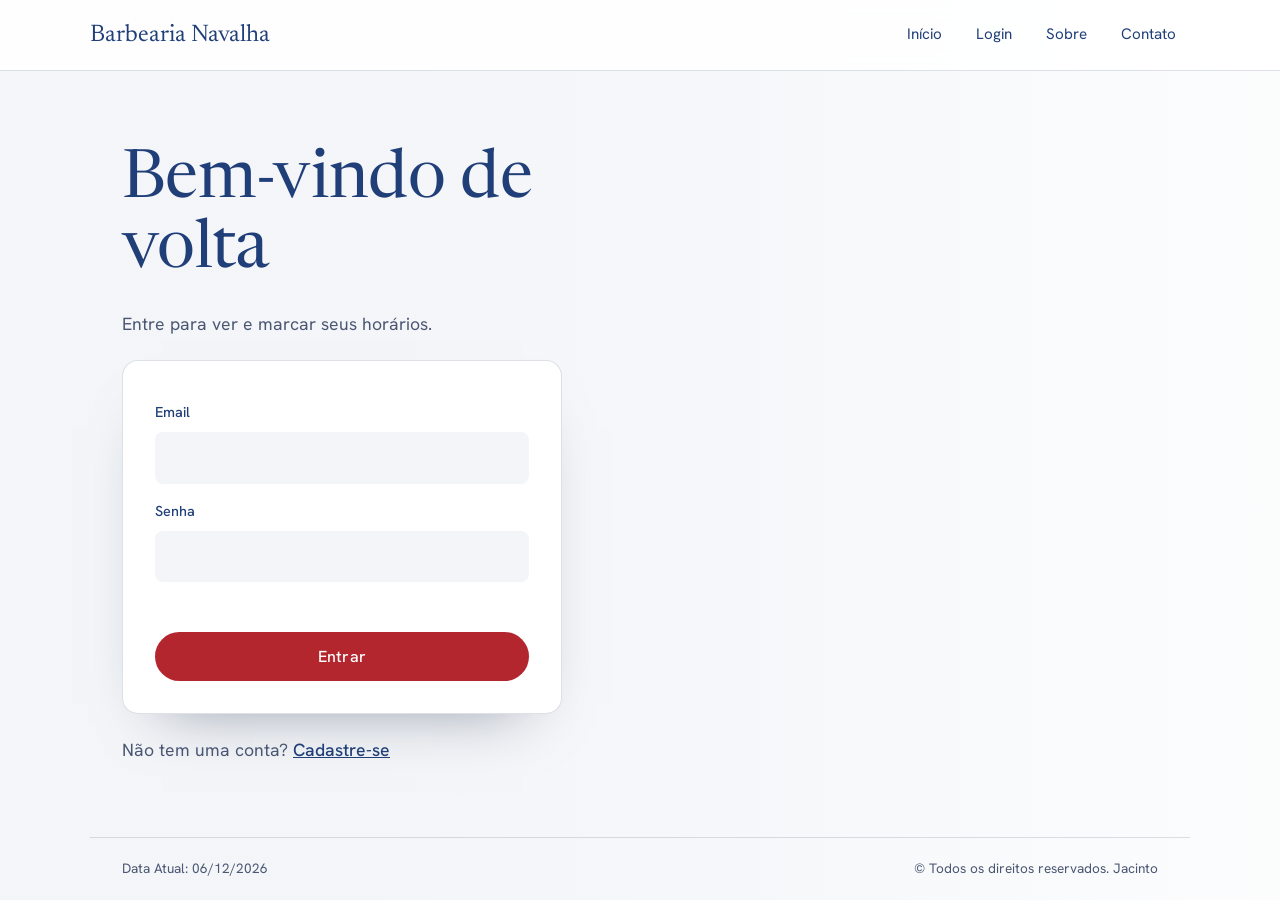
==== agendamento.html @ d28baeb1 "Add files via upload" ====
<!DOCTYPE html>
<html lang="pt-BR">
<head>
  <meta charset="UTF-8">
  <meta name="viewport" content="width=device-width, initial-scale=1.0">
  <link rel="preconnect" href="https://fonts.googleapis.com">
  <link rel="preconnect" href="https://fonts.gstatic.com" crossorigin>
  <link href="https://fonts.googleapis.com/css2?family=Hanken+Grotesk:wght@400;500;700&family=Newsreader:opsz,wght@6..72,400;6..72,500&display=swap" rel="stylesheet">
  <link rel="stylesheet" href="style.css">
  <title>Barbearia Navalha | Agendamento</title>
</head>
<body class="fundo-logado">
  <header>
    <nav>
      <a class="logo" href="index.html">Barbearia Navalha</a>
      <ul class="menu">
        <li><a href="index.html">Início</a></li>
        <li><a href="login.html">Login</a></li>
        <li class="tem-submenu">
          <a href="#" id="btn-sobre">Sobre</a>
          <ul class="menu-vertical" id="menu-vertical-sobre">
            <li class="tem-aba">
              <a href="#" class="item-aba" aria-expanded="false">Empresa</a>
              <div class="aba-lateral">
                <h3>Empresa</h3>
                <p>A Barbearia Navalha faz corte, barba e pintura com hora marcada, direto pelo site.</p>
                <p>Atendimento das 9h às 19h, com pausa para o almoço às 12h.</p>
              </div>
            </li>
            <li class="tem-aba">
              <a href="#" class="item-aba" aria-expanded="false">Clientes</a>
              <div class="aba-lateral">
                <h3>Clientes</h3>
                <p>Quem tem conta agenda online, escolhe o profissional e acompanha os próprios horários.</p>
                <p>Para tirar dúvidas sobre um agendamento, fale com a gente pelo telefone.</p>
              </div>
            </li>
          </ul>
        </li>
        <li class="tem-submenu">
          <a href="#" id="btn-contato">Contato</a>
          <ul class="menu-vertical" id="menu-vertical-contato">
            <li class="tem-aba">
              <a href="#" class="item-aba" aria-expanded="false">Telefones</a>
              <div class="aba-lateral aba-esq">
                <h3>Telefones</h3>
                <p><a href="tel:+5532999999999">(32) 99999-9999</a></p>
                <p>Ligue para marcar, remarcar ou cancelar.</p>
              </div>
            </li>
            <li><a href="mailto:contato@barbearianavalha.com">Email</a></li>
          </ul>
        </li>
      </ul>
    </nav>
  </header>
  <main>
    <h1>Olá, <span id="nome-usuario"></span></h1>
    <p>Escolha o serviço, o profissional e um horário disponível.</p>
    <div class="painel">
    <form id="form-agendamento" class="caixa">
      <label for="servico">Serviço</label>
      <select id="servico" required>
        <option value="">Selecione</option>
        <option>Corte - R$ 40</option>
        <option>Barba - R$ 30</option>
        <option>Corte + Barba - R$ 60</option>
        <option>Pintura - R$ 80</option>
      </select>
      <label for="profissional">Profissional</label>
      <select id="profissional" required>
        <option value="">Selecione</option>
        <option>Carlos</option>
        <option>Marcos</option>
        <option>Juliana</option>
      </select>
      <label for="data">Dia</label>
      <input type="date" id="data" required>
      <label for="horario">Horário</label>
      <select id="horario" required>
        <option value="">Escolha profissional e dia</option>
      </select>
      <p id="mensagem" class="mensagem" role="alert"></p>
      <button type="submit" class="botao">Confirmar agendamento</button>
    </form>

    <section class="caixa">
      <h2>Meus agendamentos</h2>
      <ul id="lista-agendamentos"></ul>
    </section>
    </div>
    <button type="button" class="botao" id="btn-sair">Sair</button>
  </main>
  <footer>
    <p>Data Atual: <span id="data-atual"></span></p>
    <p>&copy; Todos os direitos reservados. Jacinto</p>
  </footer>
  <script src="script.js"></script>
</body>
</html>
---- style.css ----
/* Paleta: azul-marinho, vermelho de poste de barbeiro e branco (com tons suaves) */
:root {
  --marinho: #203f79;
  --vermelho: #b3262e;
  --vermelho-escuro: #861b22;
  --branco: #ffffff;
  --nevoa: #f3f5f8;
  --linha: rgba(20, 35, 63, .14);
  --texto-suave: #4a5672;
  --serif: "Newsreader", Georgia, serif;
  --sans: "Hanken Grotesk", "Segoe UI", Arial, sans-serif;
}

* { box-sizing: border-box; margin: 0; padding: 0; }

/* ---------- BODY ---------- */
body {
  font-family: var(--sans);
  color: var(--marinho);
  line-height: 1.6;
  min-height: 100vh;
  display: flex;
  flex-direction: column;
}

.fundo-tema {
  background:
    linear-gradient(
      90deg,
      rgba(243, 245, 248, 0.96) 30%,
      rgba(243, 245, 248, 0.78) 55%,
      rgba(243, 245, 248, 0.25) 100%
    ),
    url("imagens/a.jpg") right center / cover no-repeat fixed;
}

.fundo-logado {
  background:
    url("imagens/fundo2.svg") right center / cover no-repeat fixed;

  color: var(--marinho);
}

/* ---------- HEADER ---------- */
header {
  position: fixed;
  top: 0; left: 0; right: 0;
  z-index: 10;
  background: rgba(255, 255, 255, .86);
  backdrop-filter: blur(8px);
  border-bottom: 1px solid var(--linha);
  padding: 0 32px;
}
header nav {
  display: flex;
  align-items: center;
  justify-content: space-between;
  flex-wrap: wrap;
  max-width: 1100px;
  margin: 0 auto;
}
.logo {
  font-family: var(--serif);
  font-size: 1.5rem;
  color: var(--marinho);
  text-decoration: none;
  padding: 16px 0;
}
.menu { list-style: none; display: flex; gap: 6px; }
.menu li { position: relative; }
.menu a {
  display: block;
  padding: 20px 14px;
  color: var(--marinho);
  font-size: .95rem;
  text-decoration: none;
  border-bottom: 2px solid transparent;
}
.menu a:hover { color: var(--vermelho); border-bottom-color: var(--vermelho); }
.menu a:active { color: var(--vermelho-escuro); }
.menu a:focus-visible { outline: 2px solid var(--vermelho); outline-offset: -4px; }

/* Submenus (abertos pelo JS com a classe "active") */
.menu-vertical {
  display: none;
  position: absolute;
  top: 100%; left: 0;
  min-width: 180px;
  list-style: none;
  background: var(--branco);
  border: 1px solid var(--linha);
  border-radius: 12px;
  padding: 6px;
  box-shadow: 0 18px 40px -22px rgba(20, 35, 63, .45);
}
.menu-vertical.active { display: block; }
.menu-vertical a { padding: 10px 14px; border-bottom: none; border-radius: 8px; }
.menu-vertical a:hover { background: var(--nevoa); }

/* Abinhas laterais: abrem ao lado do item clicado */
.aba-lateral {
  display: none;
  position: absolute;
  top: 0;
  left: calc(100% + 8px);
  width: 260px;
  background: var(--branco);
  border: 1px solid var(--linha);
  border-radius: 12px;
  padding: 16px 18px;
  box-shadow: 0 18px 40px -22px rgba(20, 35, 63, .45);
}
.aba-lateral.aba-esq { left: auto; right: calc(100% + 8px); }
.aba-lateral.active { display: block; }
.aba-lateral h3 { font-family: var(--serif); font-weight: 500; font-size: 1.2rem; margin-bottom: 6px; }
.aba-lateral p { font-size: .9rem; line-height: 1.5; color: var(--texto-suave); }
.aba-lateral p + p { margin-top: 8px; }
.menu .aba-lateral a {
  display: inline;
  padding: 0;
  border-bottom: 1px solid var(--vermelho);
  color: var(--marinho);
  font-weight: 500;
  font-size: 1.05rem;
}
.menu .aba-lateral a:hover { color: var(--vermelho); }
.item-aba[aria-expanded="true"] { background: var(--nevoa); }

/* ---------- MAIN ---------- */
main {
  flex: 1;
  width: 100%;
  max-width: 1100px;
  margin: 0 auto;
  padding: 130px 32px 56px;
  display: flex;
  flex-direction: column;
  justify-content: center;
  align-items: flex-start;
  gap: 22px;
}
main > p { max-width: 46ch; font-size: 1.1rem; color: var(--texto-suave); }
h1 {
  font-family: var(--serif);
  font-weight: 400;
  font-size: clamp(2.4rem, 5.5vw, 4.2rem);
  line-height: 1.05;
  letter-spacing: -.01em;
  max-width: 14ch;
}
h2 { font-family: var(--serif); font-weight: 500; font-size: 1.6rem; margin-bottom: 8px; }
.link { color: var(--marinho); font-weight: 500; }
.link:hover { color: var(--vermelho); }

/* ---------- FORMULÁRIOS ---------- */
.caixa {
  width: 100%;
  max-width: 440px;
  background: var(--branco);
  color: var(--marinho);
  border: 1px solid var(--linha);
  border-radius: 16px;
  padding: 32px;
  display: flex;
  flex-direction: column;
  gap: 8px;
  box-shadow: 0 30px 60px -40px rgba(20, 35, 63, .5);
}
.caixa label { font-size: .9rem; font-weight: 500; margin-top: 8px; }
.caixa input, .caixa select {
  padding: 12px 14px;
  font: inherit;
  color: var(--marinho);
  background: var(--nevoa);
  border: 1px solid transparent;
  border-radius: 8px;
}
.caixa input:hover, .caixa select:hover { border-color: var(--linha); }
.caixa input:focus, .caixa select:focus {
  outline: none;
  border-color: var(--vermelho);
  background: var(--branco);
  box-shadow: 0 0 0 3px rgba(179, 38, 46, .15);
}
.caixa .botao { margin-top: 12px; }
.mensagem { min-height: 1.5em; font-size: .92rem; font-weight: 500; color: var(--vermelho); }
.mensagem.ok { color: #1c7a3d; }

/* Área logada: duas colunas */
.painel {
  width: 100%;
  display: grid;
  grid-template-columns: minmax(0, 440px) minmax(0, 1fr);
  gap: 32px;
  align-items: start;
}
.painel .caixa { max-width: none; }
#lista-agendamentos { list-style: none; }
#lista-agendamentos li {
  display: flex;
  justify-content: space-between;
  align-items: center;
  gap: 12px;
  padding: 14px 0;
  border-bottom: 1px solid var(--linha);
}
#lista-agendamentos li:last-child { border-bottom: none; }
#lista-agendamentos .botao { padding: 8px 16px; font-size: .85rem; }

/* ---------- BOTÕES (iguais em todas as páginas) ---------- */
.botao {
  display: inline-block;
  padding: 14px 32px;
  background: var(--vermelho);
  color: var(--branco);
  border: none;
  border-radius: 999px;
  font: 500 1rem var(--sans);
  letter-spacing: .02em;
  text-decoration: none;
  cursor: pointer;
}
.botao:hover { background: var(--marinho); }
.fundo-logado .botao:hover { background: var(--vermelho-escuro); }
.botao:active { transform: translateY(1px); }
.botao:focus-visible { outline: 3px solid var(--marinho); outline-offset: 3px; }
.fundo-logado .botao:focus-visible { outline-color: var(--branco); }

/* ---------- FOOTER ---------- */
footer {
  max-width: 1100px;
  width: 100%;
  margin: 0 auto;
  padding: 20px 32px;
  border-top: 1px solid var(--linha);
  display: flex;
  justify-content: space-between;
  flex-wrap: wrap;
  gap: 8px;
  font-size: .85rem;
  color: var(--texto-suave);
}


@media (max-width: 800px) {
  .fundo-tema {
    background: linear-gradient(rgba(243, 245, 248, .82), rgba(243, 245, 248, .92)),
                url("imagens/fundo.svg") right center / cover no-repeat fixed, var(--nevoa);
  }
  .painel { grid-template-columns: 1fr; }
  /* Em telas pequenas a abinha abre embaixo do item, dentro do menu */
  .aba-lateral, .aba-lateral.aba-esq {
    position: static;
    width: 100%;
    margin-top: 6px;
    box-shadow: none;
  }
  main { padding-top: 150px; }
}
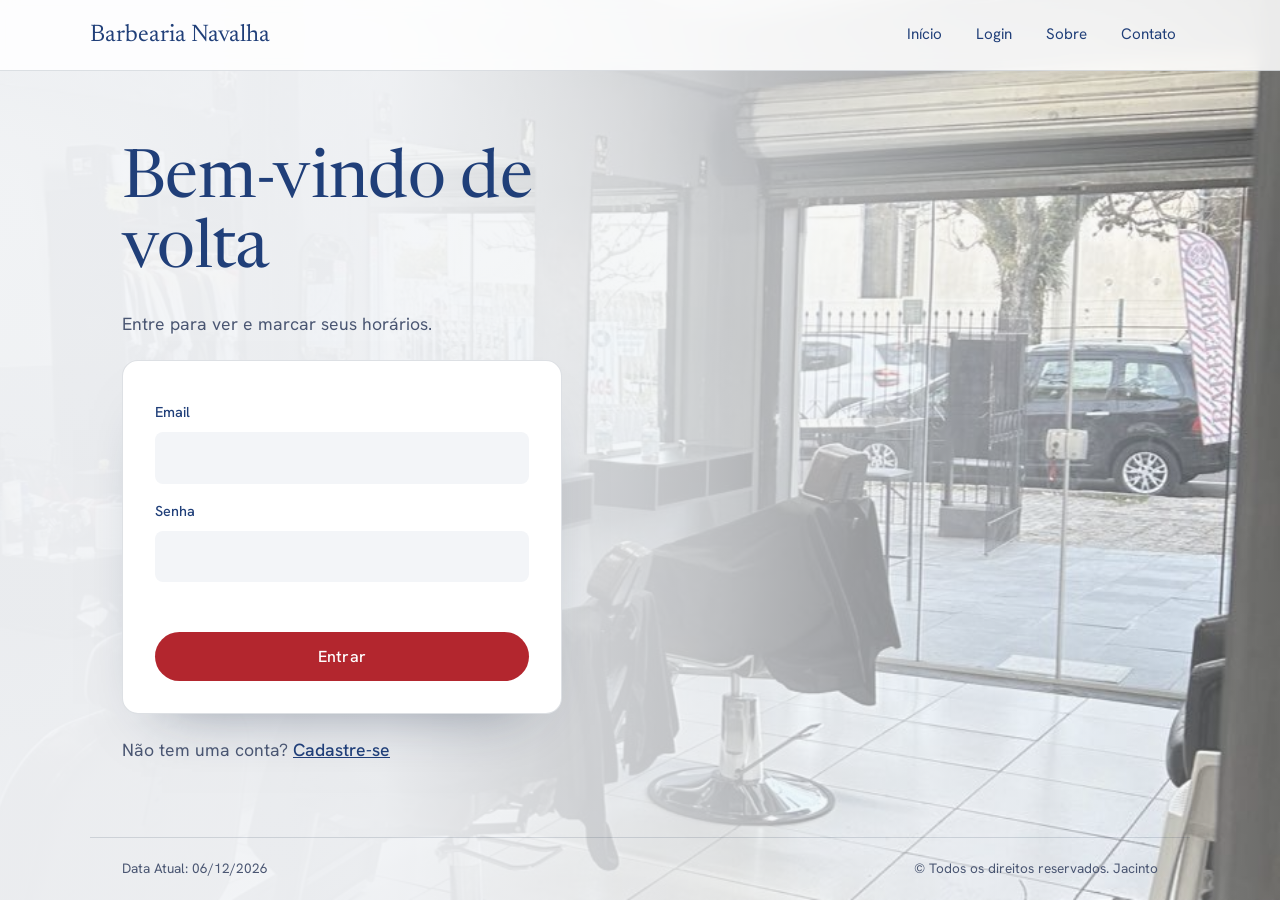
==== commit 2023e54f: "Add files via upload" ====
--- a/agendamento.html
+++ b/agendamento.html
@@ -84,10 +84,16 @@
       <button type="submit" class="botao">Confirmar agendamento</button>
     </form>
 
-    <section class="caixa">
-      <h2>Meus agendamentos</h2>
-      <ul id="lista-agendamentos"></ul>
-    </section>
+    <div class="coluna-agendamentos">
+      <section class="caixa">
+        <h2>Meus agendamentos</h2>
+        <ul id="lista-agendamentos"></ul>
+      </section>
+      <button type="button" class="botao botao-com-icone" id="btn-imprimir-todos">
+        <svg class="icone-impressora" viewBox="0 0 24 24" aria-hidden="true"><path d="M6 9V3h12v6M6 18H4a2 2 0 0 1-2-2v-5a2 2 0 0 1 2-2h16a2 2 0 0 1 2 2v5a2 2 0 0 1-2 2h-2M6 14h12v7H6z" fill="none" stroke="currentColor" stroke-width="1.8" stroke-linecap="round" stroke-linejoin="round"/></svg>
+        Imprimir todos
+      </button>
+    </div>
     </div>
     <button type="button" class="botao" id="btn-sair">Sair</button>
   </main>
--- a/style.css
+++ b/style.css
@@ -206,6 +206,24 @@
 }
 #lista-agendamentos li:last-child { border-bottom: none; }
 #lista-agendamentos .botao { padding: 8px 16px; font-size: .85rem; }
+.coluna-agendamentos { display: flex; flex-direction: column; align-items: flex-start; gap: 16px; }
+.acoes { display: flex; align-items: center; gap: 8px; flex-shrink: 0; }
+.icone-impressora { width: 18px; height: 18px; flex-shrink: 0; }
+.botao-icone {
+  display: inline-flex;
+  align-items: center;
+  justify-content: center;
+  width: 36px; height: 36px;
+  color: var(--marinho);
+  background: var(--nevoa);
+  border: 1px solid var(--linha);
+  border-radius: 50%;
+  cursor: pointer;
+}
+.botao-icone:hover { background: var(--marinho); color: var(--branco); }
+.botao-icone:active { transform: translateY(1px); }
+.botao-icone:focus-visible { outline: 3px solid var(--marinho); outline-offset: 2px; }
+.botao-com-icone { display: inline-flex; align-items: center; gap: 10px; }
 
 /* ---------- BOTÕES (iguais em todas as páginas) ---------- */
 .botao {
